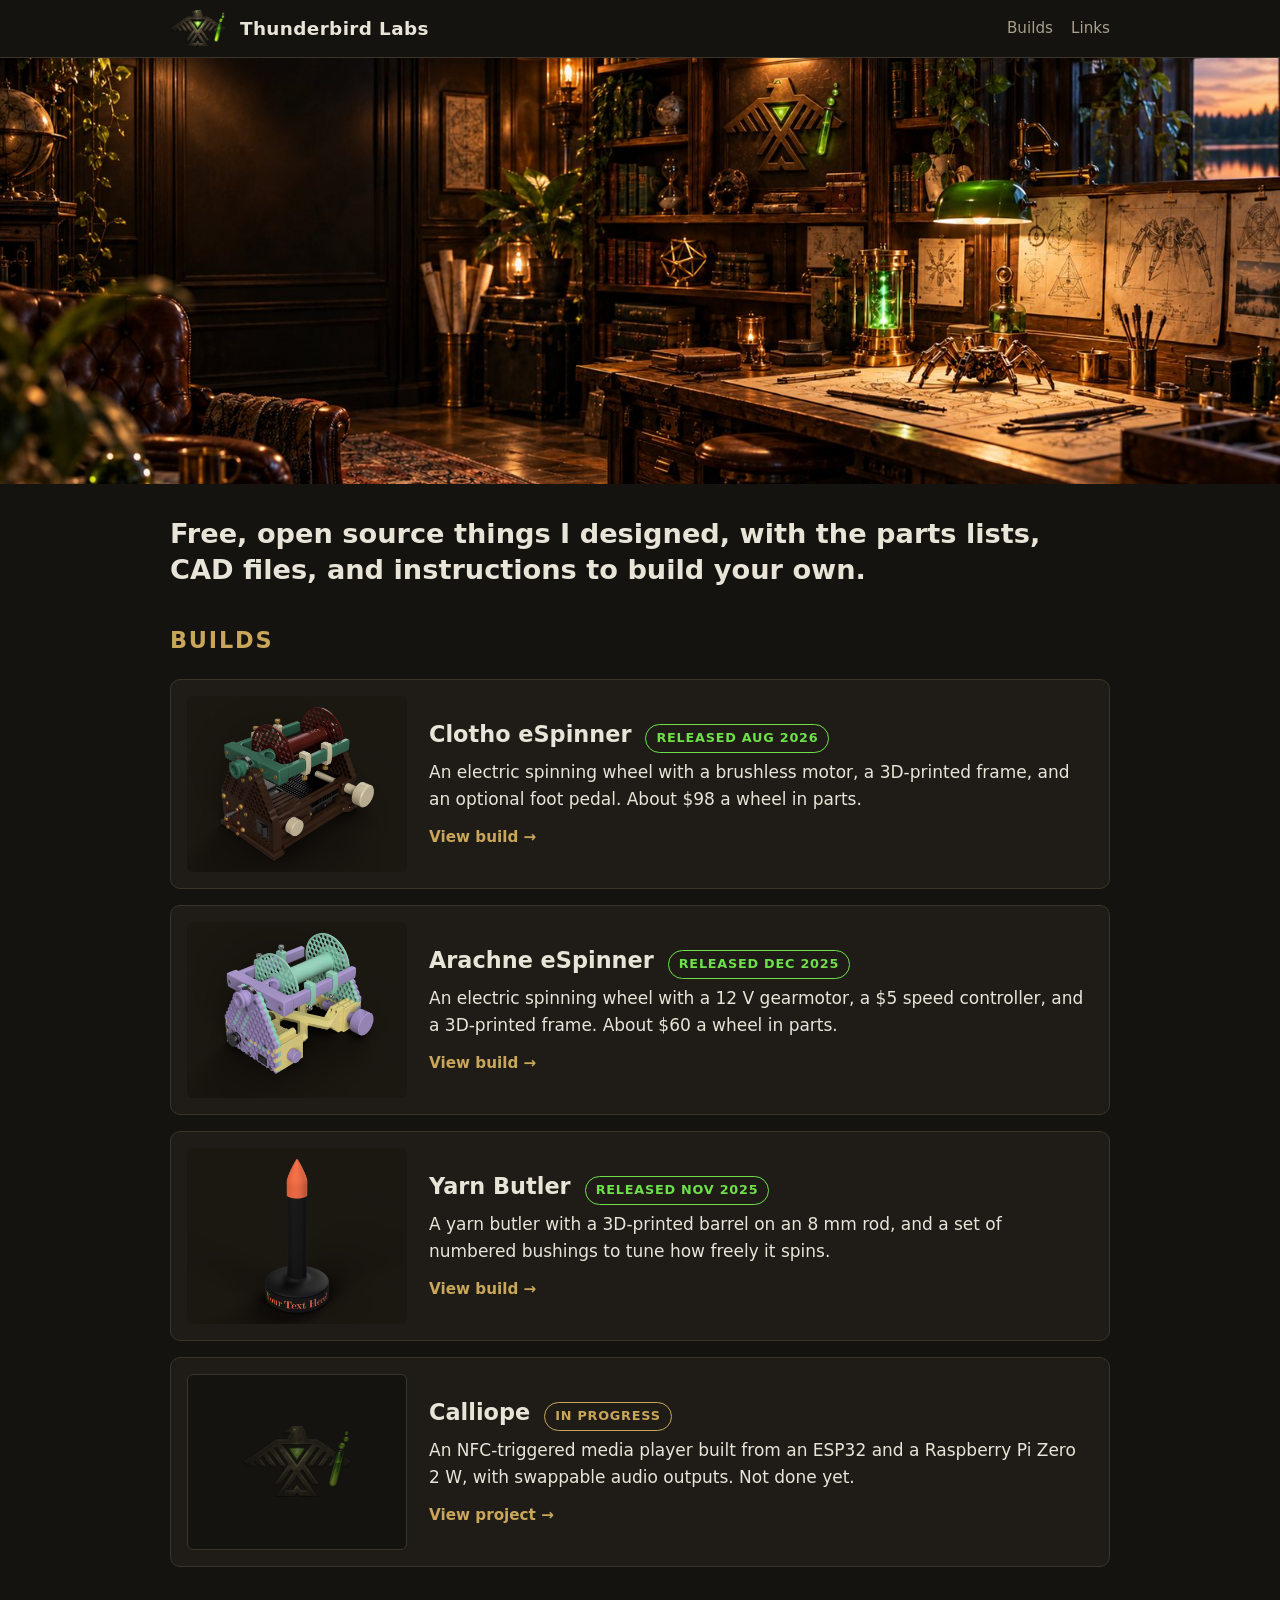
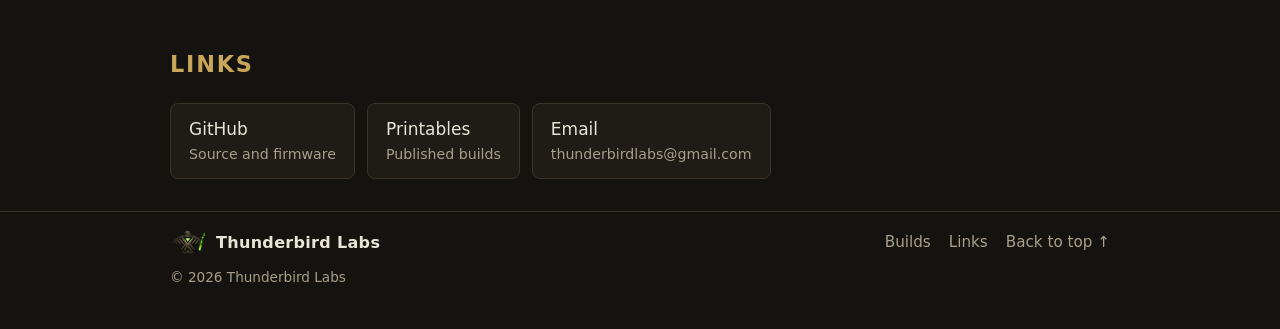
==== index.html @ 0d6e2016 "New hero: workshop at dusk Replace the banner image and shift the 3:1 crop up so the thunderbird emb" ====
<!doctype html>
<html lang="en">
<head>
<meta charset="utf-8">
<meta name="viewport" content="width=device-width, initial-scale=1">
<title>Thunderbird Labs</title>
<meta name="description" content="Free, open source things I designed, with the parts lists, CAD files, and instructions to build your own.">
<meta property="og:title" content="Thunderbird Labs">
<meta property="og:description" content="Free, open source things I designed, with the parts lists, CAD files, and instructions to build your own.">
<meta property="og:image" content="https://thunderbirdlabs.com/images/workbench.jpg">
<meta property="og:url" content="https://thunderbirdlabs.com/">
<link rel="icon" type="image/png" href="images/favicon.png">
<link rel="apple-touch-icon" href="images/apple-touch-icon.png">
<link rel="stylesheet" href="style.css">
</head>
<body>

<header>
  <div class="wrap">
    <a class="brand" href="index.html"><img src="images/logo.png" alt=""><span class="name">Thunderbird Labs</span></a>
    <nav>
      <a href="#builds">Builds</a>
      <a href="#links">Links</a>
    </nav>
  </div>
</header>

<div class="banner">
  <img src="images/workbench.jpg" srcset="images/workbench-800.jpg 800w, images/workbench.jpg 1600w" sizes="(min-width: 1600px) 1600px, 100vw" alt="Illustrated Thunderbird Labs workshop at dusk, with a brass spider robot on the drafting desk">
</div>

<div class="wrap intro">
  <h1>Free, open source things I designed, with the parts lists, CAD files, and instructions to build your own.</h1>
</div>

<section id="builds">
  <div class="wrap">
    <h2>Builds</h2>

    <a class="entry" href="clotho.html">
      <img src="images/clotho-front.jpg" alt="" loading="lazy">
      <div>
        <div class="entry-head">
          <h3>Clotho eSpinner</h3>
          <span class="status released">Released Aug 2026</span>
        </div>
        <p>An electric spinning wheel with a brushless motor, a 3D-printed frame, and an optional foot pedal. About $98 a wheel in parts.</p>
        <span class="more">View build &rarr;</span>
      </div>
    </a>

    <a class="entry" href="arachne.html">
      <img src="images/arachne-color-lavender.jpg" alt="" loading="lazy">
      <div>
        <div class="entry-head">
          <h3>Arachne eSpinner</h3>
          <span class="status released">Released Dec 2025</span>
        </div>
        <p>An electric spinning wheel with a 12&nbsp;V gearmotor, a $5 speed controller, and a 3D-printed frame. About $60 a wheel in parts.</p>
        <span class="more">View build &rarr;</span>
      </div>
    </a>

    <a class="entry" href="yarn-butler.html">
      <img src="images/yarn-butler-color-prusa.jpg" alt="" loading="lazy">
      <div>
        <div class="entry-head">
          <h3>Yarn Butler</h3>
          <span class="status released">Released Nov 2025</span>
        </div>
        <p>A yarn butler with a 3D-printed barrel on an 8&nbsp;mm rod, and a set of numbered bushings to tune how freely it spins.</p>
        <span class="more">View build &rarr;</span>
      </div>
    </a>

    <a class="entry" href="calliope.html">
      <div class="no-photo"><img src="images/logo.png" alt=""></div>
      <div>
        <div class="entry-head">
          <h3>Calliope</h3>
          <span class="status progress">In progress</span>
        </div>
        <p>An NFC-triggered media player built from an ESP32 and a Raspberry Pi Zero 2&nbsp;W, with swappable audio outputs. Not done yet.</p>
        <span class="more">View project &rarr;</span>
      </div>
    </a>
  </div>
</section>

<section id="links">
  <div class="wrap">
    <h2>Links</h2>
    <div class="links">
      <a href="https://github.com/tbirdlabs">GitHub<small>Source and firmware</small></a>
      <a href="https://www.printables.com/@Thunderbird_37724">Printables<small>Published builds</small></a>
      <a href="mailto:thunderbirdlabs@gmail.com">Email<small>thunderbirdlabs@gmail.com</small></a>
    </div>
  </div>
</section>

<footer>
  <div class="wrap">
    <a class="brand" href="index.html"><img src="images/logo.png" alt=""><span class="name">Thunderbird Labs</span></a>
    <nav>
      <a href="index.html#builds">Builds</a>
      <a href="index.html#links">Links</a>
      <a href="#top">Back to top &uarr;</a>
    </nav>
    <p class="copy">&copy; 2026 Thunderbird Labs</p>
  </div>
</footer>

</body>
</html>
---- style.css ----
:root {
  --bg: #15130f;
  --panel: #1f1c17;
  --line: #3a342a;
  --text: #e9e4d8;
  --muted: #a89f8c;
  --brass: #c9a65a;
  --green: #6ee04a;
  --todo: #ff6b6b;
}
* { box-sizing: border-box; }
[hidden] { display: none !important; }
html { scroll-behavior: smooth; }
body {
  margin: 0;
  min-height: 100vh;
  display: flex;
  flex-direction: column;
  background: var(--bg);
  color: var(--text);
  font: 17px/1.6 system-ui, -apple-system, "Segoe UI", Roboto, Arial, sans-serif;
}
a { color: var(--brass); }
a:hover { color: var(--green); }
img { max-width: 100%; display: block; }
.wrap { width: 100%; max-width: 980px; margin: 0 auto; padding: 0 20px; }

/* Header */
header { border-bottom: 1px solid var(--line); }
header .wrap { display: flex; align-items: center; gap: 14px; padding-top: 10px; padding-bottom: 10px; }
header img { width: 56px; }
.brand { display: flex; align-items: center; gap: 14px; text-decoration: none; color: var(--text); }
.brand:hover { color: var(--green); }
.brand .name { font-weight: 700; font-size: 1.15rem; letter-spacing: .02em; }
header nav { margin-left: auto; display: flex; gap: 18px; font-size: .95rem; }
header nav a { text-decoration: none; color: var(--muted); }
header nav a:hover { color: var(--green); }

/* Banner */
/* Plaque and apparatus span about 25-77% of the image height, so the banner stays at 3:1 to fit both.
   It stops at the image's native 1600px; wider screens get the sides faded into the page. */
.banner { max-width: 1600px; margin: 0 auto; }
.banner img { width: 100%; aspect-ratio: 3 / 1; min-height: 180px; object-fit: cover; object-position: 50% 30%; }
@media (min-width: 1600px) {
  .banner img { mask-image: linear-gradient(to right, transparent, #000 10%, #000 90%, transparent); }
}

/* Intro */
.intro { padding-top: 32px; padding-bottom: 4px; }
.intro h1 { font-size: clamp(1.3rem, 3vw, 1.7rem); font-weight: 600; line-height: 1.3; margin: 0; }

/* Sections */
section { padding: 32px 0; }
h2 { font-size: 1.4rem; color: var(--brass); text-transform: uppercase; letter-spacing: .08em; margin: 0 0 20px; }

.status { font-size: .8rem; font-weight: 700; text-transform: uppercase; letter-spacing: .06em; padding: 3px 10px; border-radius: 99px; border: 1px solid; white-space: nowrap; }
.status.released { color: var(--green); border-color: var(--green); }
.status.progress { color: var(--brass); border-color: var(--brass); }

/* Home page: one linked entry per build */
.entry { display: grid; grid-template-columns: 220px 1fr; gap: 22px; align-items: center; background: var(--panel); border: 1px solid var(--line); border-radius: 10px; padding: 16px; margin-bottom: 16px; color: var(--text); text-decoration: none; }
.entry:hover { border-color: var(--green); color: var(--text); }
.entry img, .entry .no-photo { border-radius: 6px; aspect-ratio: 5 / 4; width: 100%; object-fit: cover; background: #fff; }
.entry .no-photo { display: grid; place-items: center; background: var(--bg); border: 1px solid var(--line); }
.entry .no-photo img { width: 50%; aspect-ratio: auto; background: none; opacity: .35; }
.entry h3 { margin: 0; font-size: 1.4rem; }
.entry p { margin: 6px 0 10px; }
.entry .more { color: var(--brass); font-weight: 700; font-size: .95rem; }
.entry:hover .more { color: var(--green); }
.entry-head { display: flex; flex-wrap: wrap; align-items: baseline; gap: 6px 14px; }

/* Project pages */
.project { padding-top: 24px; padding-bottom: 40px; }
.back { display: inline-block; margin-bottom: 14px; font-size: .95rem; text-decoration: none; }
.project-head { display: flex; flex-wrap: wrap; align-items: baseline; gap: 10px 16px; margin-bottom: 10px; }
.project-head h1 { margin: 0; font-size: clamp(1.8rem, 5vw, 2.4rem); line-height: 1.2; }
.project h2 { font-size: 1.1rem; margin: 36px 0 14px; }
.lede { margin: 0 0 22px; font-size: 1.05rem; }

.gallery { display: grid; grid-template-columns: repeat(auto-fit, minmax(200px, 1fr)); gap: 10px; margin: 0 0 6px; }
.gallery img { border-radius: 6px; aspect-ratio: 5 / 4; object-fit: cover; background: #fff; }
.caption { font-size: .85rem; color: var(--muted); margin: 0; }

.specs { display: grid; grid-template-columns: repeat(auto-fit, minmax(200px, 1fr)); gap: 10px 24px; padding: 0; margin: 0; list-style: none; font-size: .95rem; }
.specs li { border-left: 2px solid var(--brass); padding-left: 10px; }
.specs b { color: var(--muted); font-weight: 600; }

.notes { margin: 0; padding-left: 18px; }
.notes li { margin-bottom: 8px; }

.files p { margin: 0 0 14px; }
.button { display: inline-block; background: var(--brass); color: #15130f; font-weight: 700; text-decoration: none; padding: 9px 18px; border-radius: 6px; }
.button:hover { background: var(--green); color: #15130f; }
.button.secondary { background: none; color: var(--brass); box-shadow: inset 0 0 0 1px var(--brass); margin: 6px 0 0 8px; }
.button.secondary:hover { color: var(--green); box-shadow: inset 0 0 0 1px var(--green); }

/* Links */
.links { display: flex; flex-wrap: wrap; gap: 12px; }
.links a { border: 1px solid var(--line); background: var(--panel); border-radius: 8px; padding: 12px 18px; text-decoration: none; color: var(--text); }
.links a:hover { border-color: var(--green); }
.links small { display: block; color: var(--muted); }

/* Placeholder marker: anything with this class still needs real info before going live */
.todo { outline: 2px dashed var(--todo) !important; color: var(--todo) !important; }

footer { border-top: 1px solid var(--line); color: var(--muted); font-size: .85rem; padding: 18px 0 40px; margin-top: auto; }
footer .wrap { display: flex; flex-wrap: wrap; align-items: center; gap: 12px 18px; }
footer .brand { gap: 10px; }
footer .brand img { width: 36px; }
footer .brand .name { font-size: 1rem; }
footer nav { margin-left: auto; display: flex; flex-wrap: wrap; gap: 6px 18px; font-size: .95rem; }
footer nav a { text-decoration: none; color: var(--muted); }
footer nav a:hover { color: var(--green); }
footer .copy { flex-basis: 100%; margin: 0; }

@media (max-width: 560px) {
  body { font-size: 16px; }
  header nav { display: none; }
  footer nav { margin-left: 0; flex-basis: 100%; }
  .entry { grid-template-columns: 110px 1fr; gap: 14px; padding: 12px; align-items: start; }
  .entry h3 { font-size: 1.15rem; }
  .entry p { font-size: .95rem; }
}

/* Articles: long-form design notes */
.article p, .article .notes { max-width: 72ch; }
.article figure { margin: 22px 0; }
.article figure img { border-radius: 6px; background: #fff; }
.article .caption { margin-top: 6px; }
.article-link { margin: -10px 0 22px; }

/* Parts tables */
.project h3 { font-size: 1rem; margin: 26px 0 10px; }
.table-scroll { overflow-x: auto; margin: 0 0 8px; }
.bom { width: 100%; border-collapse: collapse; font-size: .9rem; }
.bom th, .bom td { text-align: left; padding: 7px 10px; border-bottom: 1px solid var(--line); vertical-align: top; }
.bom th { color: var(--muted); font-weight: 600; white-space: nowrap; }
.bom .num { text-align: right; white-space: nowrap; }
.bom small { display: block; color: var(--muted); }
.bom tfoot td { font-weight: 700; border-bottom: 0; }

/* Build steps */
.steps { margin: 0; padding-left: 22px; max-width: 72ch; }
.steps > li { margin-bottom: 10px; padding-left: 4px; }
.steps ul { margin: 8px 0 0; padding-left: 18px; }
.steps ul li { margin-bottom: 6px; }

/* FEA progression and color ideas */
.fea, .colors { display: grid; grid-template-columns: repeat(auto-fit, minmax(180px, 1fr)); gap: 12px; margin: 22px 0 6px; }
.fea figure, .colors figure { margin: 0; }
.fea img, .colors img { width: 100%; border-radius: 6px; background: #fff; }
.fea .caption, .colors .caption { margin-top: 6px; }
.colors { grid-template-columns: 1fr; gap: 22px; }
.colors .pair { display: grid; grid-template-columns: 1fr 1fr; gap: 8px; }
.colors.singles { grid-template-columns: 1fr 1fr; }

/* Pedal setup */
.pedal .panel { background: var(--panel); border: 1px solid var(--line); border-radius: 10px; padding: 16px 18px; margin-bottom: 8px; }
.pedal .panel > p:first-child { margin-top: 0; }
.pedal button.button { border: 0; font: inherit; font-weight: 700; cursor: pointer; }
.pedal button.button.secondary { margin: 0; }
.pedal button.button:disabled { opacity: .4; cursor: default; }
.pedal button.button:disabled:hover { background: var(--brass); }
.pedal button.button.secondary:disabled:hover { background: none; color: var(--brass); box-shadow: inset 0 0 0 1px var(--brass); }
.notice { border-left: 3px solid var(--brass); background: var(--panel); padding: 10px 14px; border-radius: 0 6px 6px 0; font-size: .95rem; }
.panel .notice { background: var(--bg); margin: 0 0 12px; }
.connect-bar { display: flex; flex-wrap: wrap; align-items: center; gap: 10px 12px; margin: 0 0 18px; }
.conn { font-size: .9rem; color: var(--muted); }
.conn::before { content: ""; display: inline-block; width: 9px; height: 9px; border-radius: 50%; margin-right: 7px; background: var(--line); vertical-align: 1px; }
.conn.on::before { background: var(--green); }
.conn.wait::before { background: var(--brass); }
.readouts { display: flex; flex-wrap: wrap; gap: 8px 36px; margin-bottom: 12px; }
.readouts .label { display: block; font-size: .8rem; color: var(--muted); text-transform: uppercase; letter-spacing: .06em; }
.readouts .value { font-size: 1.9rem; font-weight: 700; font-variant-numeric: tabular-nums; line-height: 1.2; }
.readouts .value.small { font-size: 1.2rem; color: var(--muted); font-weight: 600; }
.chart-wrap { position: relative; }
#chart { width: 100%; height: auto; display: block; touch-action: pan-y; }
#chart .grid { stroke: var(--line); stroke-width: 1; }
#chart .axis-text { fill: var(--muted); font-size: 12px; }
#chart .band { fill: var(--bg); }
#chart .band-text { fill: var(--muted); font-size: 12px; }
#chart .curve { fill: none; stroke: var(--brass); stroke-width: 2.5; stroke-linejoin: round; stroke-linecap: round; }
#chart .curve.saved { stroke: var(--muted); stroke-width: 2; stroke-dasharray: 5 5; }
#chart .guide { stroke: var(--green); stroke-width: 1; stroke-dasharray: 2 3; }
#chart .dot { fill: var(--green); stroke: var(--panel); stroke-width: 2; }
#chart .hover-line { stroke: var(--muted); stroke-width: 1; }
#chart .hover-dot { fill: var(--panel); stroke: var(--text); stroke-width: 2; }
#chart.off .curve, #chart.off .band-text { opacity: .35; }
.tip { position: absolute; pointer-events: none; background: var(--bg); border: 1px solid var(--line); border-radius: 6px; padding: 4px 9px; font-size: .85rem; white-space: nowrap; transform: translate(-50%, -100%); margin-top: -10px; }
.legend { font-size: .85rem; color: var(--muted); margin: 6px 0 0; display: flex; flex-wrap: wrap; gap: 4px 18px; }
.legend > span { display: inline-flex; align-items: center; gap: 7px; white-space: nowrap; }
.legend .key { display: inline-block; width: 22px; height: 0; border-top: 2.5px solid var(--brass); }
.legend .key.saved { border-top: 2px dashed var(--muted); }
.legend .key.dot { width: 10px; height: 10px; border: 0; border-radius: 50%; background: var(--green); }
.demo-pedal { margin-top: 14px; padding-top: 12px; border-top: 1px solid var(--line); }
.demo-pedal label { display: block; font-size: .9rem; color: var(--muted); margin-bottom: 4px; }
.pedal input[type=range] { width: 100%; accent-color: var(--brass); }
.dz { display: grid; grid-template-columns: 52px 1fr 48px; align-items: center; gap: 2px 12px; margin-bottom: 14px; }
.dz label { font-weight: 700; }
.dz output { text-align: right; font-variant-numeric: tabular-nums; font-weight: 700; }
.dz .caption { grid-column: 2 / 4; }
.actions { display: flex; flex-wrap: wrap; align-items: center; gap: 10px 12px; margin-top: 6px; }
.msg { font-size: .9rem; color: var(--muted); }
.msg.ok { color: var(--green); }
.msg.err { color: var(--todo); }
.cal-bar { position: relative; height: 26px; background: var(--bg); border: 1px solid var(--line); border-radius: 6px; margin: 16px 0 6px; overflow: hidden; }
.cal-bar .seen { position: absolute; top: 0; bottom: 0; background: var(--brass); opacity: .45; }
.cal-bar .now { position: absolute; top: -1px; bottom: -1px; width: 3px; margin-left: -1px; background: var(--green); }
.console { margin-top: 36px; }
.console summary { cursor: pointer; color: var(--brass); font-weight: 700; }
.console summary:hover { color: var(--green); }
.console .caption { margin: 8px 0; display: block; }
.console pre { background: #0d0c0a; border: 1px solid var(--line); border-radius: 6px; padding: 10px 12px; height: 220px; overflow: auto; font-size: .8rem; line-height: 1.45; margin: 8px 0; white-space: pre-wrap; word-break: break-word; }
.console pre .out { color: var(--brass); }
.console pre .sys { color: var(--muted); font-style: italic; }
.send { display: flex; gap: 8px; }
.send input { flex: 1; min-width: 0; background: var(--bg); color: var(--text); border: 1px solid var(--line); border-radius: 6px; padding: 8px 10px; font: .9rem ui-monospace, Consolas, monospace; }
code { font-size: .9em; background: var(--panel); padding: 1px 5px; border-radius: 4px; }

/* Lightbox: click an image to see it full size (lightbox.js) */
.zoomable { cursor: zoom-in; }
.zoomable:focus-visible { outline: 2px solid var(--brass); outline-offset: 3px; }
body:has(.lightbox[open]) { overflow: hidden; }
.lightbox:focus { outline: none; }
.lightbox { border: 0; padding: 0; margin: 0; background: none; width: 100vw; height: 100vh; max-width: 100vw; max-height: 100vh; color: var(--text); }
.lightbox[open] { display: flex; flex-direction: column; align-items: center; justify-content: center; gap: 10px; }
.lightbox::backdrop { background: rgba(10, 9, 7, .97); }
.lightbox img { max-width: min(94vw, 1600px); max-height: calc(100vh - 110px); width: auto; height: auto; object-fit: contain; border-radius: 6px; background: #fff; cursor: zoom-out; }
.lightbox .caption { max-width: 72ch; padding: 0 64px; text-align: center; }
.lb-btn { position: fixed; display: grid; place-items: center; width: 44px; height: 44px; padding: 0 0 4px; border: 1px solid var(--line); border-radius: 50%; background: rgba(21, 19, 15, .8); color: var(--text); font: 30px/1 system-ui, sans-serif; cursor: pointer; }
.lb-btn:hover, .lb-btn:focus-visible { border-color: var(--green); color: var(--green); outline: none; }
.lb-close { top: 14px; right: 14px; }
.lb-prev, .lb-next { top: 50%; transform: translateY(-50%); }
.lb-prev { left: 14px; }
.lb-next { right: 14px; }
@media (max-width: 560px) {
  .lightbox .caption { padding: 0 16px; }
  .lb-prev, .lb-next { top: auto; bottom: 14px; transform: none; }
}

/* On-this-page links */
.toc { border-left: 2px solid var(--brass); padding: 2px 0 2px 14px; margin: 18px 0 8px; font-size: .95rem; }
.toc p { display: grid; grid-template-columns: 5.5em 1fr; gap: 0 8px; margin: 0 0 4px; }
.toc b { color: var(--muted); font-weight: 600; }
.toc span { display: flex; flex-wrap: wrap; gap: 2px 16px; }
@media (max-width: 560px) { .toc p { grid-template-columns: 1fr; } }

/* Printing: black on white, no site chrome, link addresses spelled out */
@media print {
  :root { --bg: #fff; --panel: #fff; --line: #bbb; --text: #000; --muted: #444; --brass: #000; --green: #000; }
  body { font-size: 11pt; line-height: 1.45; display: block; min-height: 0; }
  header, footer, .back, .button, .toc, .article-link, .connect-bar, .demo-pedal, .console, dialog { display: none !important; }
  a { color: #000; text-decoration: none; }
  main a[href^="http"]::after { content: " (" attr(href) ")"; font-size: 8.5pt; color: #444; word-break: break-all; }
  .bom a[href^="http"]::after { content: none; }
  .wrap { max-width: none; padding: 0; }
  .project { padding: 0; }
  .table-scroll { overflow: visible; }
  h2, h3 { break-after: avoid; }
  tr, figure, img, .steps > li, .notes > li { break-inside: avoid; }
  .gallery img, .fea img, .colors img, .article figure img { max-height: 9cm; width: auto; }
  .zoomable { outline: none !important; }
}

/* Build guide pictures: render and exploded drawing side by side, inside the step they go with */
.project { container-type: inline-size; }
.steps > li > .step-fig { width: min(914px, calc(100vw - 66px)); margin: 12px 0 18px; }
/* cqw is the page column without the scrollbar, which 100vw includes; 26px is the list indent */
@supports (width: 1cqw) { .steps > li > .step-fig { width: calc(100cqw - 26px); } }
.step-fig .pair { display: grid; grid-template-columns: 1fr 1fr; gap: 8px; }
.step-fig img { width: 100%; border-radius: 6px; }
.step-fig .drawing { background: #fff; }
.step-fig .caption { margin-top: 6px; max-width: 72ch; }
@media (max-width: 560px) { .step-fig .pair { grid-template-columns: 1fr; } }
@page { size: letter; margin: 16mm 15mm; }
.print-only { display: none; }
@media print {
  .steps > li > .step-fig { width: auto; margin: 6pt 0 4pt; }
  .step-fig .pair { display: block; }
  .step-fig img:not(.drawing) { display: none; }
  .step-fig .drawing { width: 11.5cm; max-height: none; margin: 0; border-radius: 0; }
  p, li { orphans: 3; widows: 3; }
  .screen-only { display: none; }
  .print-only { display: block; }
}
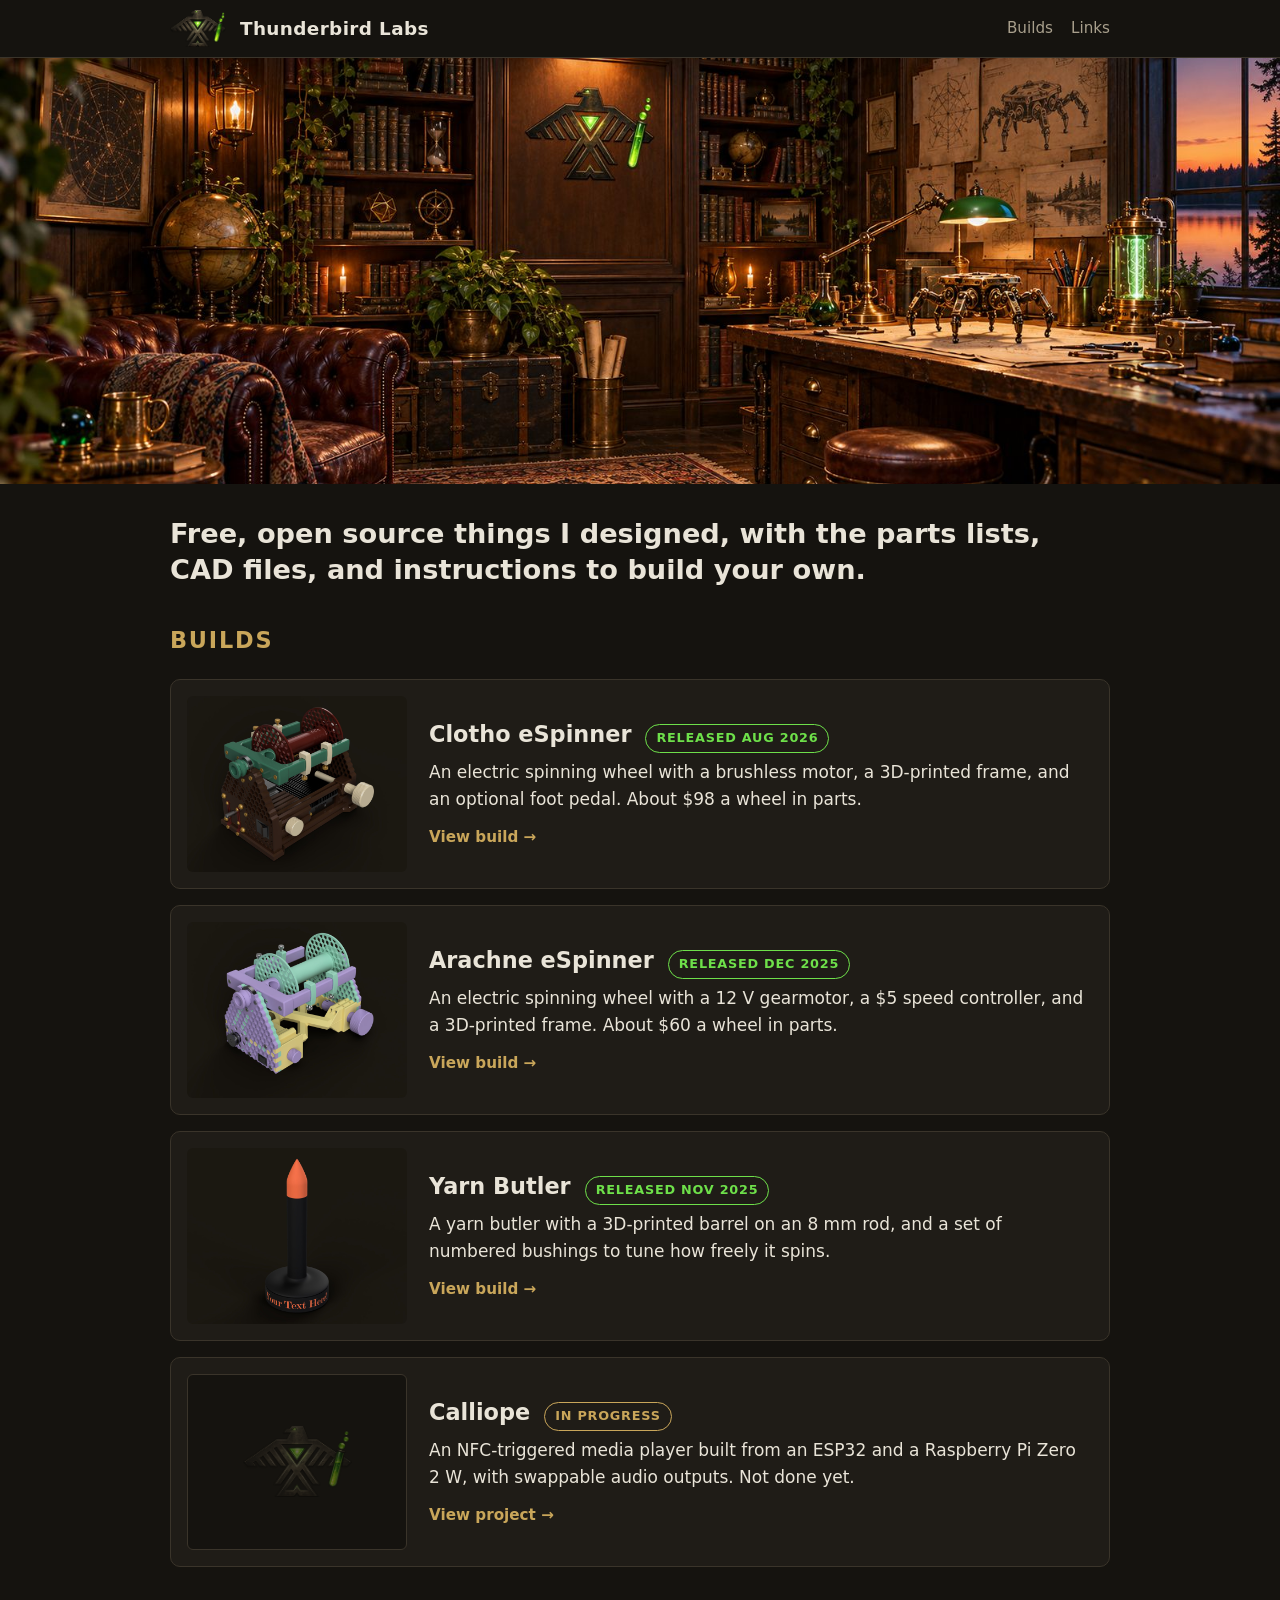
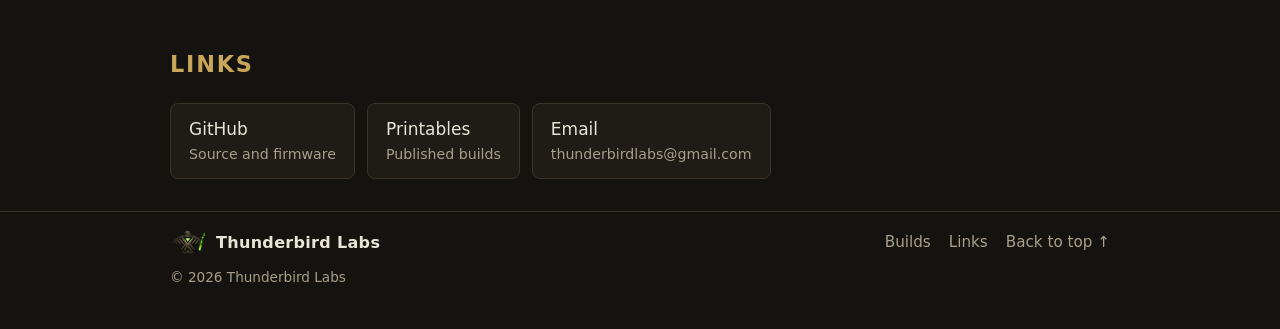
==== commit a853cbb2: "New hero: study with the thunderbird logo on the wall Swap the banner and og:image to the new hero s" ====
--- a/index.html
+++ b/index.html
@@ -7,7 +7,7 @@
 <meta name="description" content="Free, open source things I designed, with the parts lists, CAD files, and instructions to build your own.">
 <meta property="og:title" content="Thunderbird Labs">
 <meta property="og:description" content="Free, open source things I designed, with the parts lists, CAD files, and instructions to build your own.">
-<meta property="og:image" content="https://thunderbirdlabs.com/images/workbench.jpg">
+<meta property="og:image" content="https://thunderbirdlabs.com/images/hero.jpg">
 <meta property="og:url" content="https://thunderbirdlabs.com/">
 <link rel="icon" type="image/png" href="images/favicon.png">
 <link rel="apple-touch-icon" href="images/apple-touch-icon.png">
@@ -26,7 +26,7 @@
 </header>
 
 <div class="banner">
-  <img src="images/workbench.jpg" srcset="images/workbench-800.jpg 800w, images/workbench.jpg 1600w" sizes="(min-width: 1600px) 1600px, 100vw" alt="Illustrated Thunderbird Labs workshop at dusk, with a brass spider robot on the drafting desk">
+  <img src="images/hero.jpg" srcset="images/hero-800.jpg 800w, images/hero.jpg 1600w, images/hero-2400.jpg 2400w, images/hero-3200.jpg 3200w" sizes="(min-width: 1600px) 1600px, 100vw" alt="Illustrated Thunderbird Labs workshop at dusk, with the thunderbird logo on the wall and a brass hexapod robot on the drafting desk">
 </div>
 
 <div class="wrap intro">
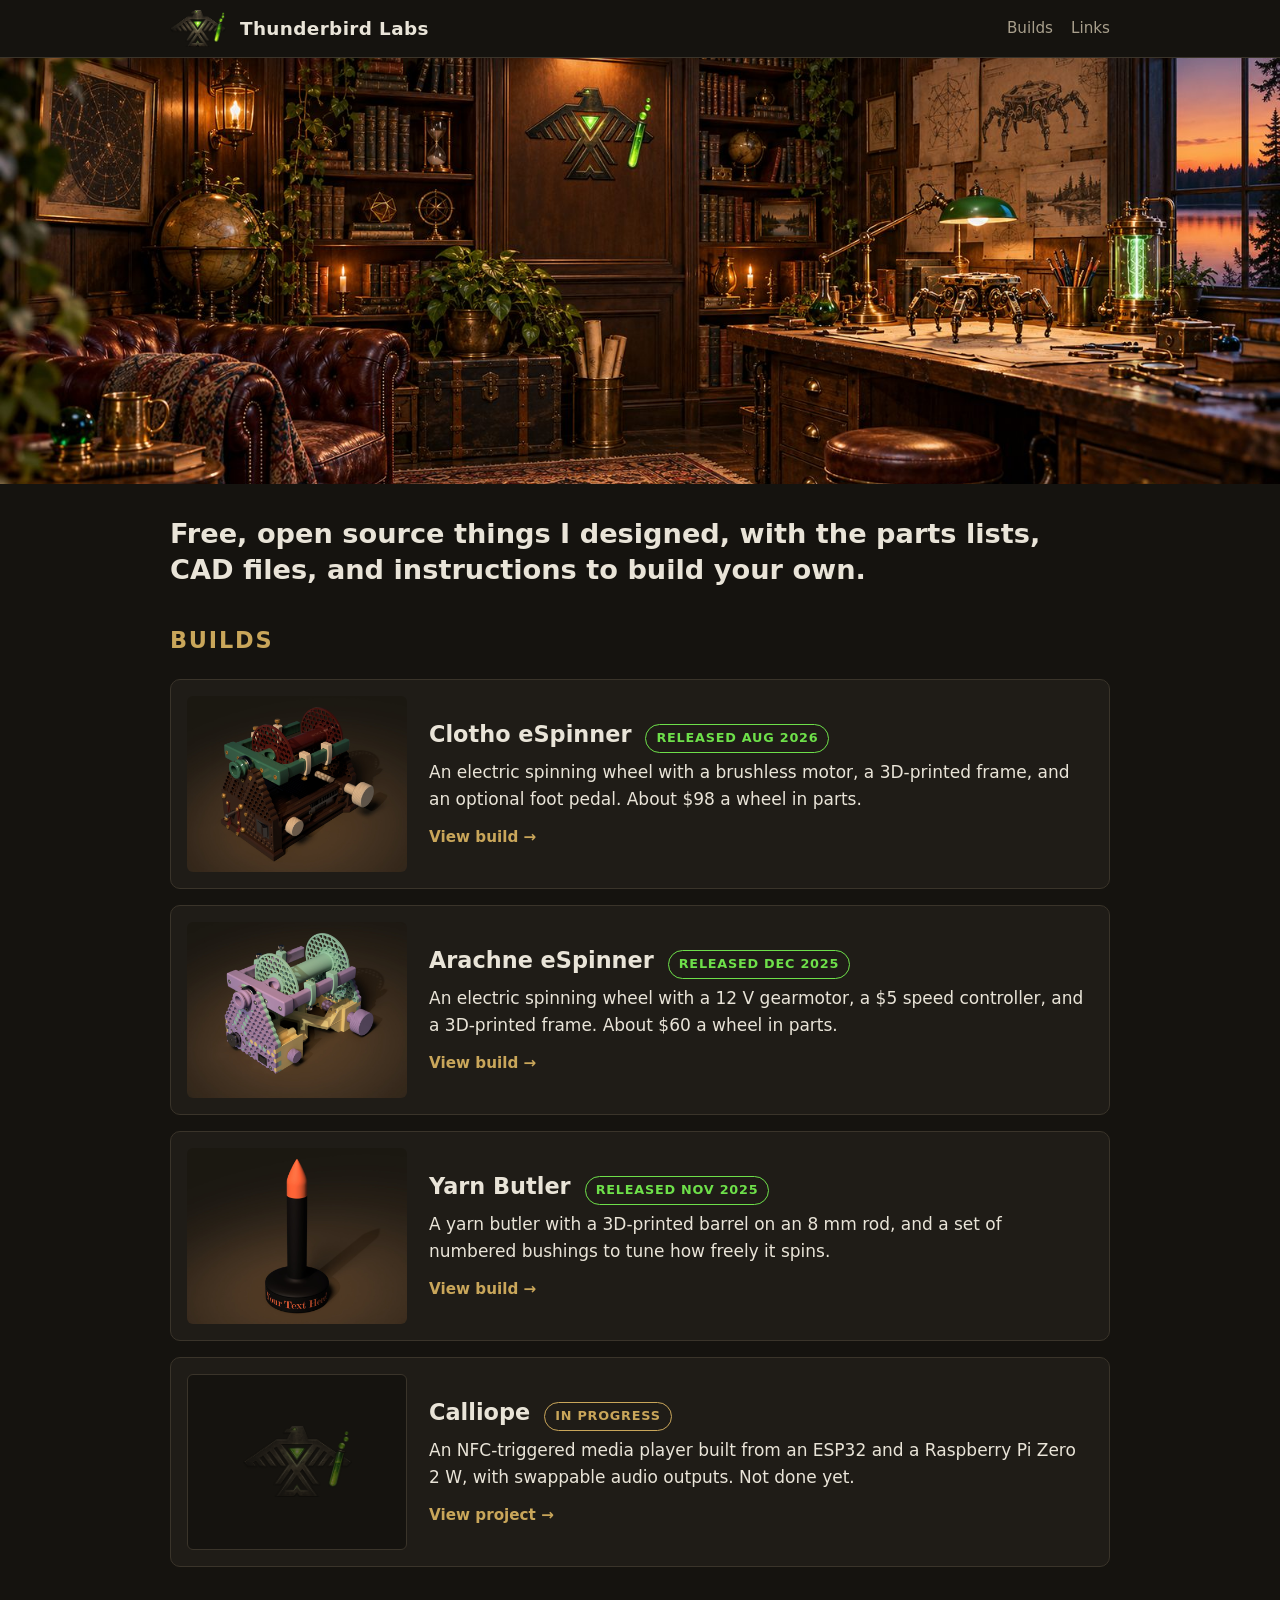
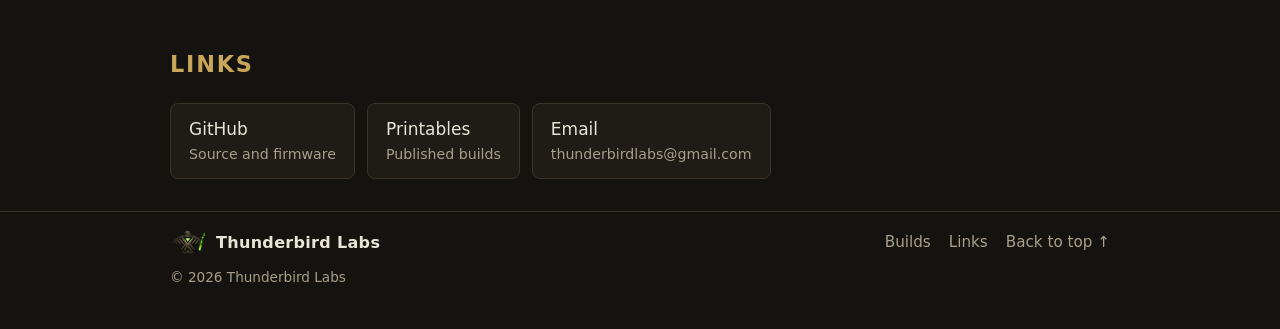
==== commit a21ac9d3: "Home page: mood-lit build card renders to match the hero New renders for the three build cards (Clot" ====
--- a/index.html
+++ b/index.html
@@ -38,7 +38,7 @@
     <h2>Builds</h2>
 
     <a class="entry" href="clotho.html">
-      <img src="images/clotho-front.jpg" alt="" loading="lazy">
+      <img src="images/card-clotho.jpg" alt="" loading="lazy">
       <div>
         <div class="entry-head">
           <h3>Clotho eSpinner</h3>
@@ -50,7 +50,7 @@
     </a>
 
     <a class="entry" href="arachne.html">
-      <img src="images/arachne-color-lavender.jpg" alt="" loading="lazy">
+      <img src="images/card-arachne.jpg" alt="" loading="lazy">
       <div>
         <div class="entry-head">
           <h3>Arachne eSpinner</h3>
@@ -62,7 +62,7 @@
     </a>
 
     <a class="entry" href="yarn-butler.html">
-      <img src="images/yarn-butler-color-prusa.jpg" alt="" loading="lazy">
+      <img src="images/card-butler.jpg" alt="" loading="lazy">
       <div>
         <div class="entry-head">
           <h3>Yarn Butler</h3>
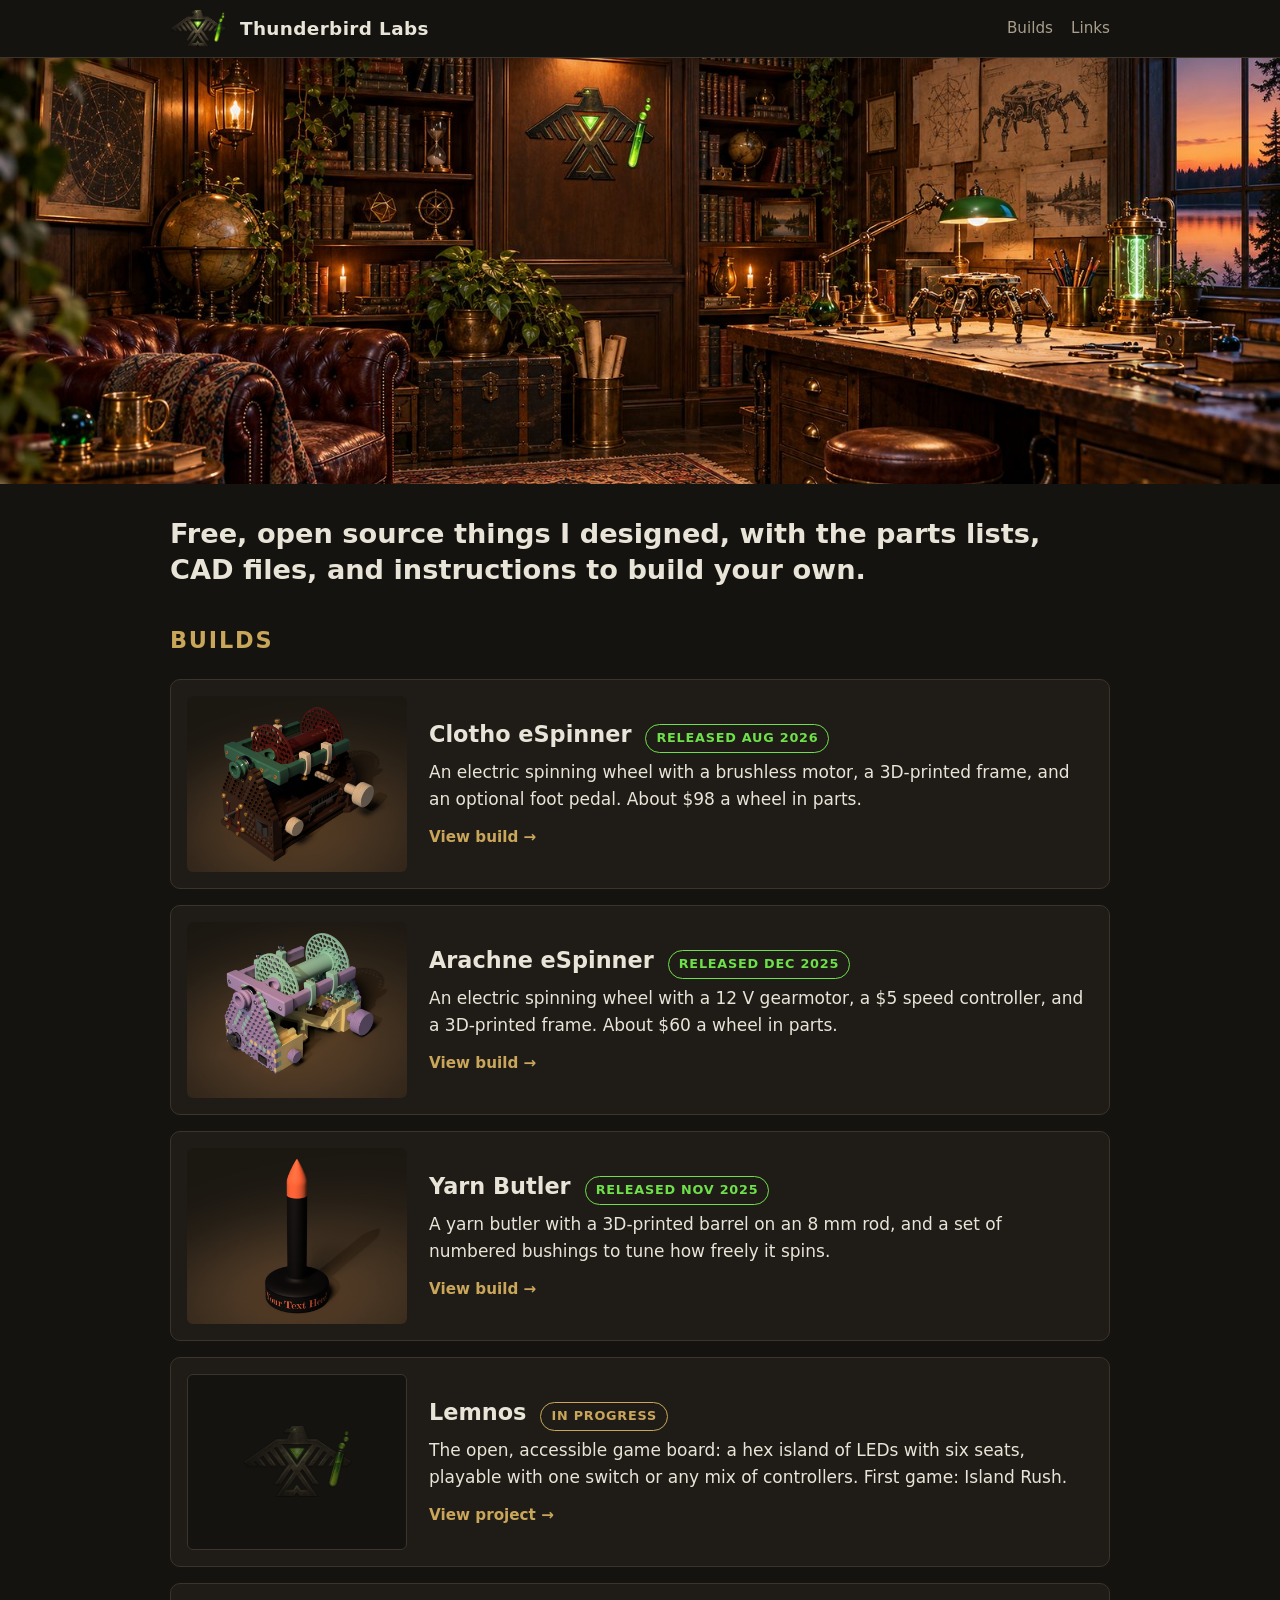
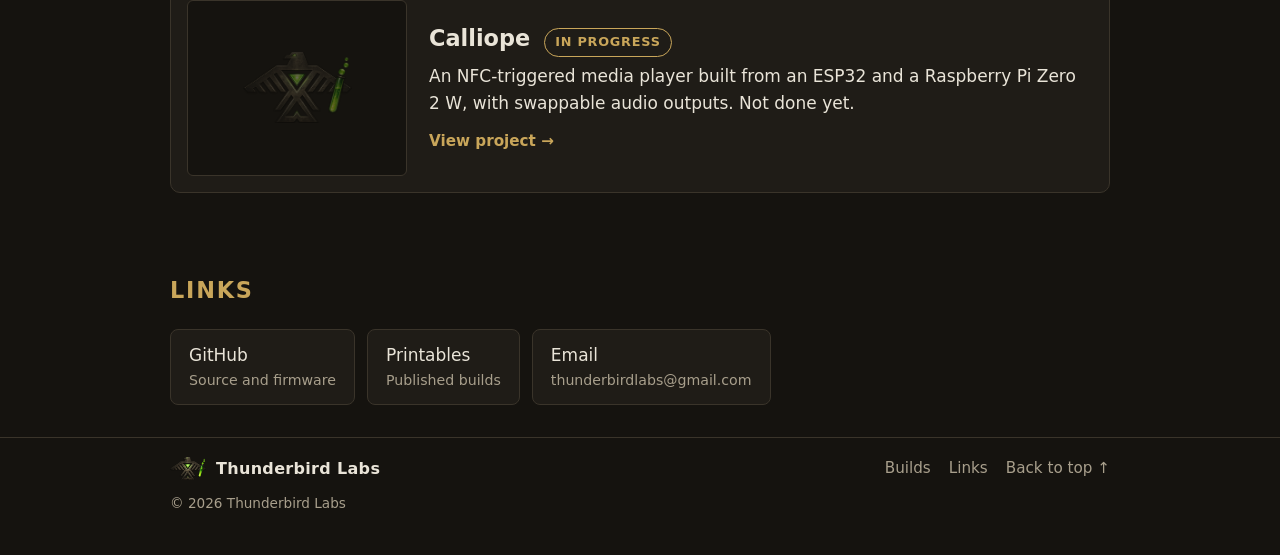
==== commit 84d7a67b: "Lemnos: project page and build notes - lemnos.html: the open, accessible game board. Games, controll" ====
--- a/index.html
+++ b/index.html
@@ -73,6 +73,18 @@
       </div>
     </a>
 
+    <a class="entry" href="lemnos.html">
+      <div class="no-photo"><img src="images/logo.png" alt=""></div>
+      <div>
+        <div class="entry-head">
+          <h3>Lemnos</h3>
+          <span class="status progress">In progress</span>
+        </div>
+        <p>The open, accessible game board: a hex island of LEDs with six seats, playable with one switch or any mix of controllers. First game: Island Rush.</p>
+        <span class="more">View project &rarr;</span>
+      </div>
+    </a>
+
     <a class="entry" href="calliope.html">
       <div class="no-photo"><img src="images/logo.png" alt=""></div>
       <div>
--- a/style.css
+++ b/style.css
@@ -127,6 +127,7 @@
 .article figure { margin: 22px 0; }
 .article figure img { border-radius: 6px; background: #fff; }
 .article .caption { margin-top: 6px; }
+.project pre { max-width: 72ch; background: #0d0c0a; color: #e8e2d6; border: 1px solid var(--line); border-radius: 6px; padding: 10px 12px; overflow-x: auto; font-size: .8rem; line-height: 1.45; margin: 0 0 16px; }
 .article-link { margin: -10px 0 22px; }
 
 /* Parts tables */
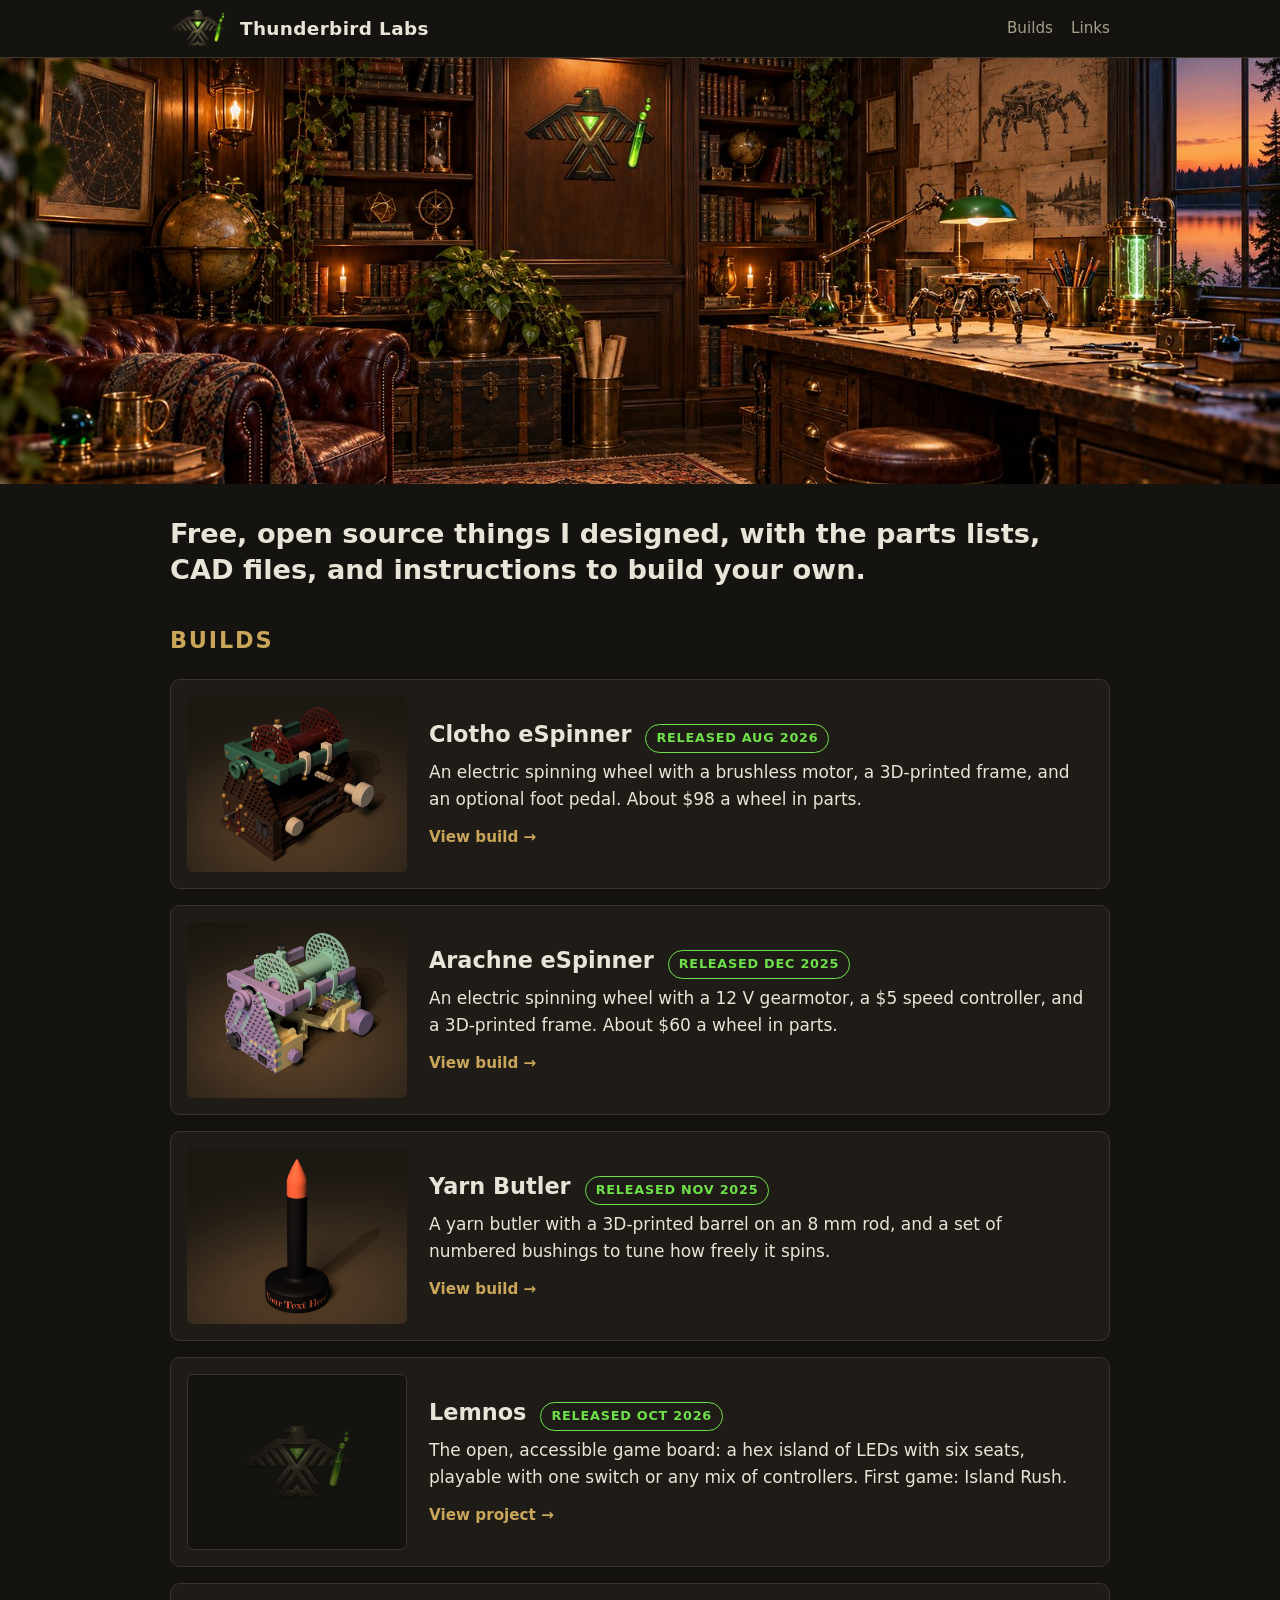
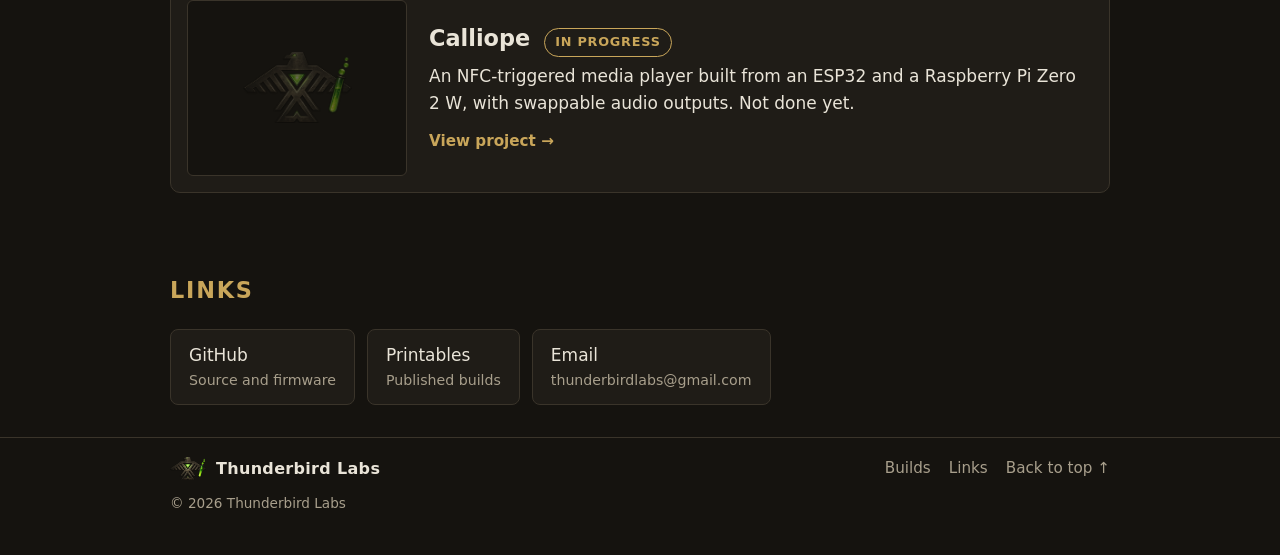
==== commit a6b7ae9f: "Lemnos: released badge, notes point to the build guide and files Co-Authored-By: Claude Opus 5.5 <no" ====
--- a/index.html
+++ b/index.html
@@ -78,7 +78,7 @@
       <div>
         <div class="entry-head">
           <h3>Lemnos</h3>
-          <span class="status progress">In progress</span>
+          <span class="status released">Released Oct 2026</span>
         </div>
         <p>The open, accessible game board: a hex island of LEDs with six seats, playable with one switch or any mix of controllers. First game: Island Rush.</p>
         <span class="more">View project &rarr;</span>
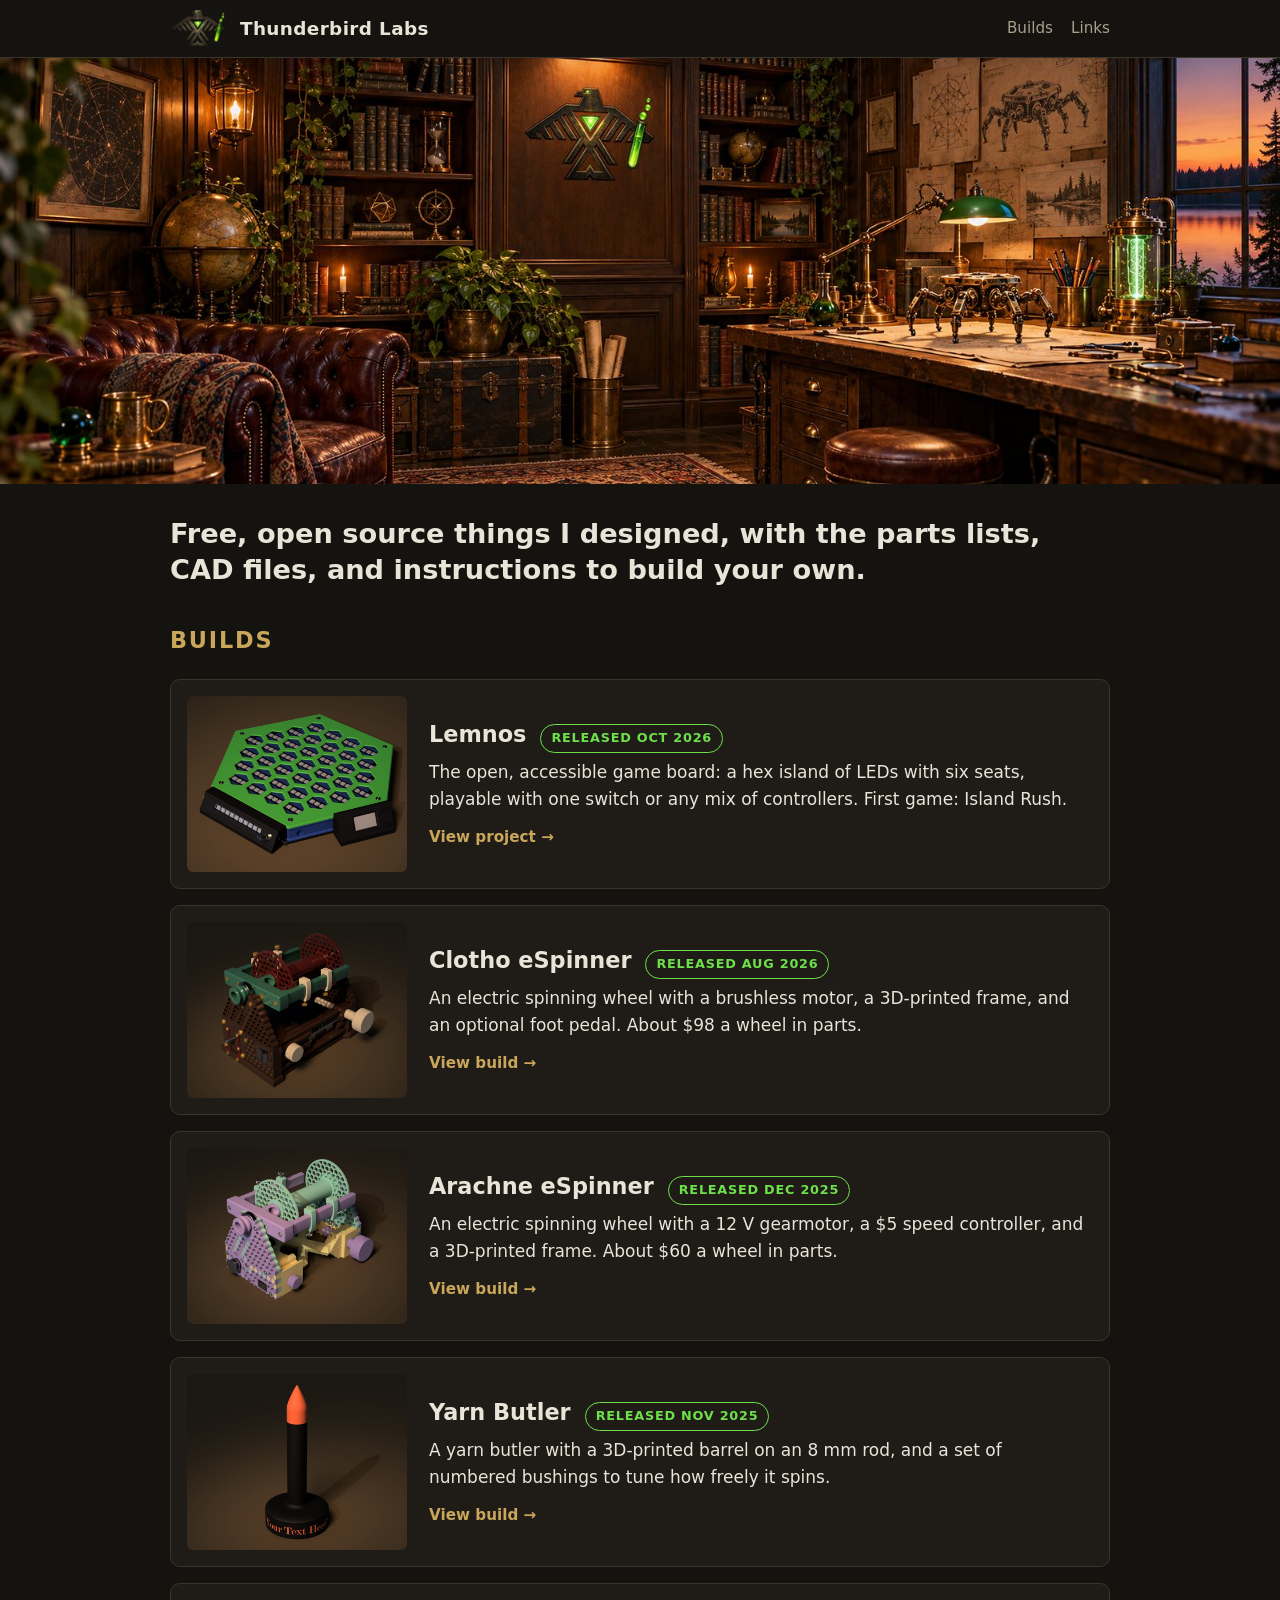
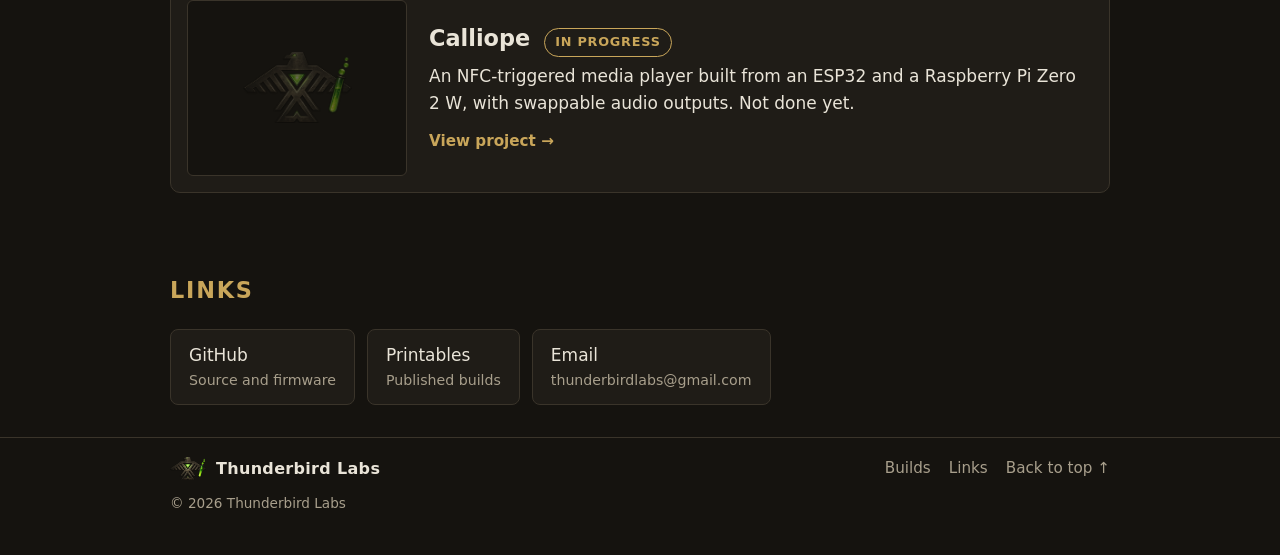
==== commit 21baa27a: "Lemnos leads the home page with its own card; build guide button Lemnos moves to the top of the buil" ====
--- a/index.html
+++ b/index.html
@@ -37,6 +37,18 @@
   <div class="wrap">
     <h2>Builds</h2>
 
+    <a class="entry" href="lemnos.html">
+      <img src="images/card-lemnos.jpg" alt="" loading="lazy">
+      <div>
+        <div class="entry-head">
+          <h3>Lemnos</h3>
+          <span class="status released">Released Oct 2026</span>
+        </div>
+        <p>The open, accessible game board: a hex island of LEDs with six seats, playable with one switch or any mix of controllers. First game: Island Rush.</p>
+        <span class="more">View project &rarr;</span>
+      </div>
+    </a>
+
     <a class="entry" href="clotho.html">
       <img src="images/card-clotho.jpg" alt="" loading="lazy">
       <div>
@@ -70,18 +82,6 @@
         </div>
         <p>A yarn butler with a 3D-printed barrel on an 8&nbsp;mm rod, and a set of numbered bushings to tune how freely it spins.</p>
         <span class="more">View build &rarr;</span>
-      </div>
-    </a>
-
-    <a class="entry" href="lemnos.html">
-      <div class="no-photo"><img src="images/logo.png" alt=""></div>
-      <div>
-        <div class="entry-head">
-          <h3>Lemnos</h3>
-          <span class="status released">Released Oct 2026</span>
-        </div>
-        <p>The open, accessible game board: a hex island of LEDs with six seats, playable with one switch or any mix of controllers. First game: Island Rush.</p>
-        <span class="more">View project &rarr;</span>
       </div>
     </a>
 
--- a/style.css
+++ b/style.css
@@ -279,6 +279,9 @@
   .steps > li > .step-fig { width: auto; margin: 6pt 0 4pt; }
   .step-fig .pair { display: block; }
   .step-fig img:not(.drawing) { display: none; }
+  /* photos have no drawing to stand in for them, so they print, two to a row */
+  .step-fig .pair:has(.photo) { display: flex; flex-wrap: wrap; gap: 3mm; }
+  .step-fig img.photo { display: block; width: min(7.5cm, calc(50% - 1.5mm)); border-radius: 0; }
   .step-fig .drawing { width: 11.5cm; max-height: none; margin: 0; border-radius: 0; }
   p, li { orphans: 3; widows: 3; }
   .screen-only { display: none; }
